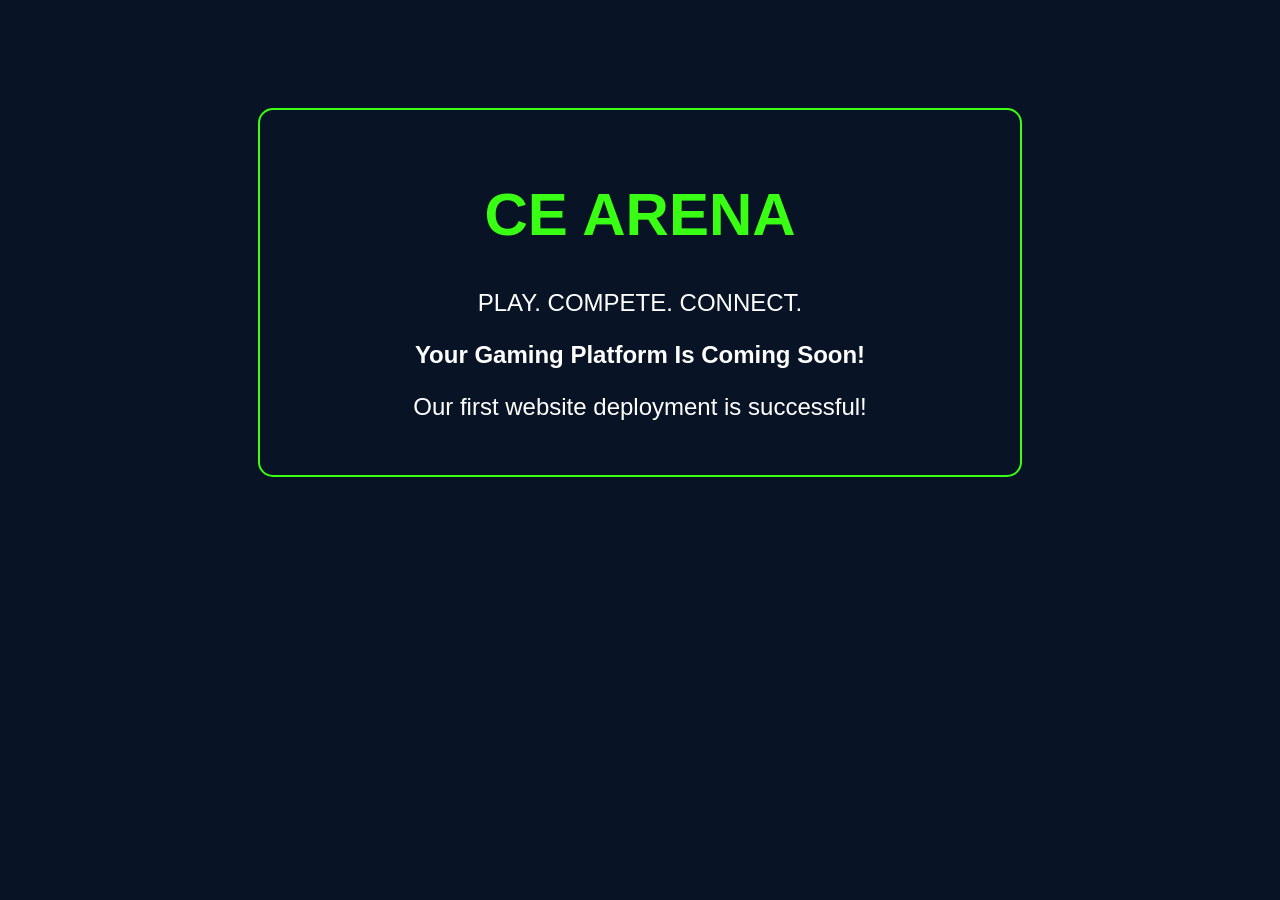
==== index.html @ 5cffec63 "feat: create CE ARENA test homepage" ====
<!DOCTYPE html>
<html lang="en">
<head>
<meta charset="UTF-8">
<meta name="viewport" content="width=device-width, initial-scale=1.0">
<title>CE ARENA | Gaming Platform</title>
<style>body{background:#081426;color:white;font-family:Arial,sans-serif;text-align:center;padding:100px 20px}h1{color:#39ff14;font-size:60px}p{font-size:24px}.box{border:2px solid #39ff14;border-radius:15px;padding:30px;max-width:700px;margin:auto}</style>
</head>
<body>
<div class="box">
<h1>CE ARENA</h1>
<p>PLAY. COMPETE. CONNECT.</p>
<h2>Your Gaming Platform Is Coming Soon!</h2>
<p>Our first website deployment is successful!</p>
</div>
</body>
</html>
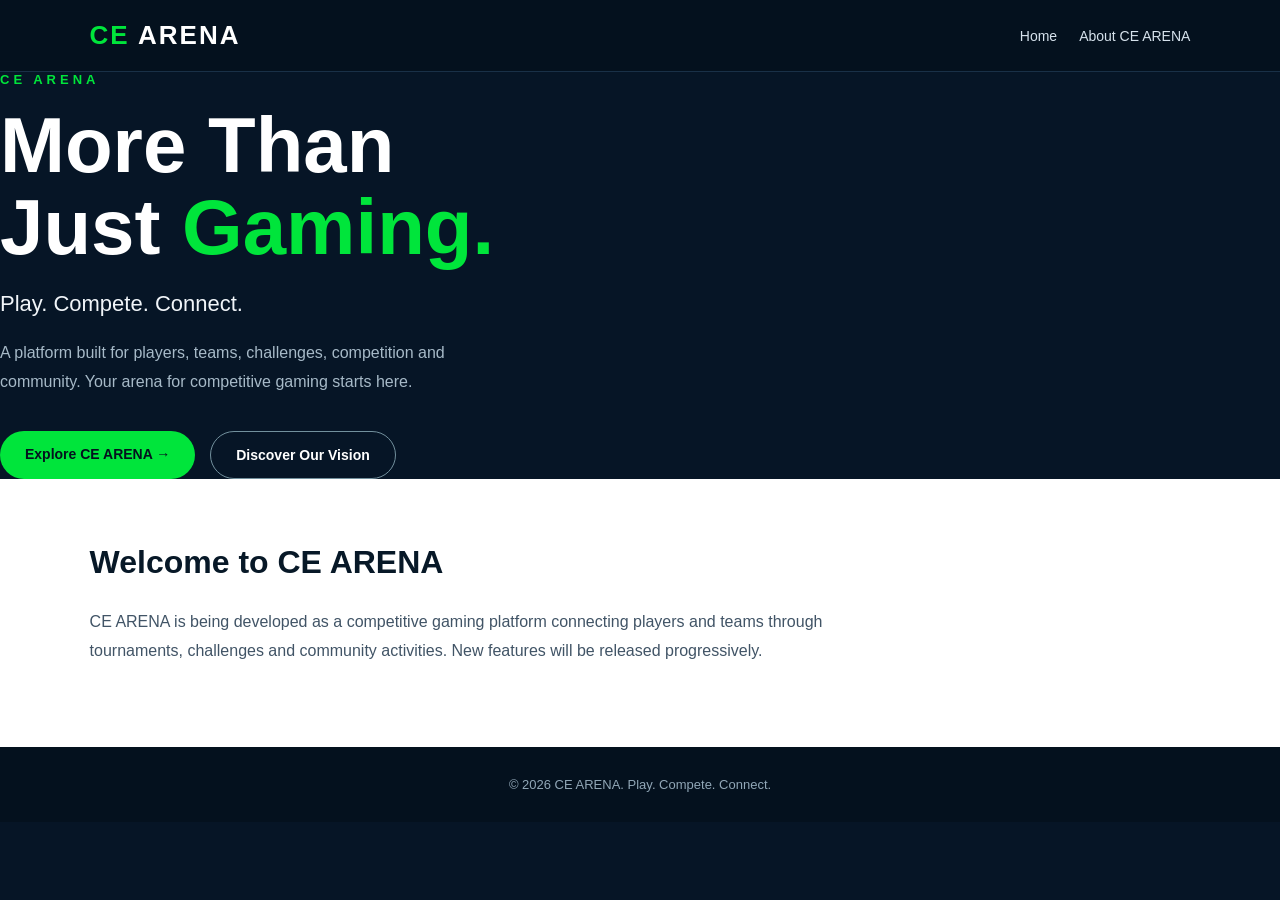
==== commit 7455a7e8: "feat: create responsive CE ARENA homepage hero and navigation" ====
--- a/index.html
+++ b/index.html
@@ -1,17 +1 @@
-<!DOCTYPE html>
-<html lang="en">
-<head>
-<meta charset="UTF-8">
-<meta name="viewport" content="width=device-width, initial-scale=1.0">
-<title>CE ARENA | Gaming Platform</title>
-<style>body{background:#081426;color:white;font-family:Arial,sans-serif;text-align:center;padding:100px 20px}h1{color:#39ff14;font-size:60px}p{font-size:24px}.box{border:2px solid #39ff14;border-radius:15px;padding:30px;max-width:700px;margin:auto}</style>
-</head>
-<body>
-<div class="box">
-<h1>CE ARENA</h1>
-<p>PLAY. COMPETE. CONNECT.</p>
-<h2>Your Gaming Platform Is Coming Soon!</h2>
-<p>Our first website deployment is successful!</p>
-</div>
-</body>
-</html>
+<!DOCTYPE html><html lang="en"><head><meta charset="UTF-8"><meta name="viewport" content="width=device-width,initial-scale=1"><title>CE ARENA | Play. Compete. Connect.</title><style>*{box-sizing:border-box}html{scroll-behavior:smooth}body{margin:0;background:#061526;color:white;font-family:Arial,Helvetica,sans-serif}header{display:flex;justify-content:space-between;align-items:center;padding:20px 7%;background:#04111e;border-bottom:1px solid #193047}.brand{font-size:26px;font-weight:900;color:#00e53b;letter-spacing:2px;text-decoration:none}.brand span{color:white}nav{display:flex;gap:22px}nav a{color:#d6e2ec;text-decoration:none;font-size:14px}nav a:hover.hero{min-height:520px;display:flex;align-items:center;padding:70px 7%;background:radial-gradient(circle at 85% 40%,#124e43 0%,#0b2533 35%,#061526 75%)}.hero-content{max-width:650px}.label{color:#00e53b;font-weight:bold;letter-spacing:4px;font-size:13px}h1{font-size:clamp(44px,7vw,78px);line-height:1.05;margin:18px 0}h1 span{color:#00e53b}.subtitle{font-size:22px;color:#f1f5f9}.description{font-size:16px;color:#a7bac8;line-height:1.8;max-width:520px}.buttons{display:flex;gap:15px;margin-top:35px;flex-wrap:wrap}.btn{padding:15px 25px;border-radius:30px;text-decoration:none;font-weight:bold;font-size:14px}.primary{background:#00e53b;color:#04111e}.secondary{border:1px solid #72909d;color:white}.about{padding:65px 7%;background:#ffffff;color:#071827}.about h2{font-size:32px;margin-top:0}.about p{color:#415466;line-height:1.8;max-width:750px}footer{text-align:center;padding:30px;background:#04111e;color:#91a7b7;font-size:13px}@media(max-width:650px){header{padding:18px 5%;align-items:flex-start;gap:15px;flex-direction:column}nav{flex-wrap:wrap;gap:14px}.hero{min-height:490px;padding:55px 6%}.subtitle{font-size:19px}.description{font-size:15px}.buttons{flex-direction:column;align-items:flex-start}}</style></head><body><header><a href="/" class="brand">CE <span>ARENA</span></a><nav><a href="/">Home</a><a href="#about">About CE ARENA</a></nav></header><main><section class="hero"><div class="hero-content"><div class="label">CE ARENA</div><h1>More Than<br>Just <span>Gaming.</span></h1><p class="subtitle">Play. Compete. Connect.</p><p class="description">A platform built for players, teams, challenges, competition and community. Your arena for competitive gaming starts here.</p><div class="buttons"><a href="#about" class="btn primary">Explore CE ARENA →</a><a href="#about" class="btn secondary">Discover Our Vision</a></div></div></section><section class="about" id="about"><h2>Welcome to CE ARENA</h2><p>CE ARENA is being developed as a competitive gaming platform connecting players and teams through tournaments, challenges and community activities. New features will be released progressively.</p></section></main><footer>© 2026 CE ARENA. Play. Compete. Connect.</footer></body></html>
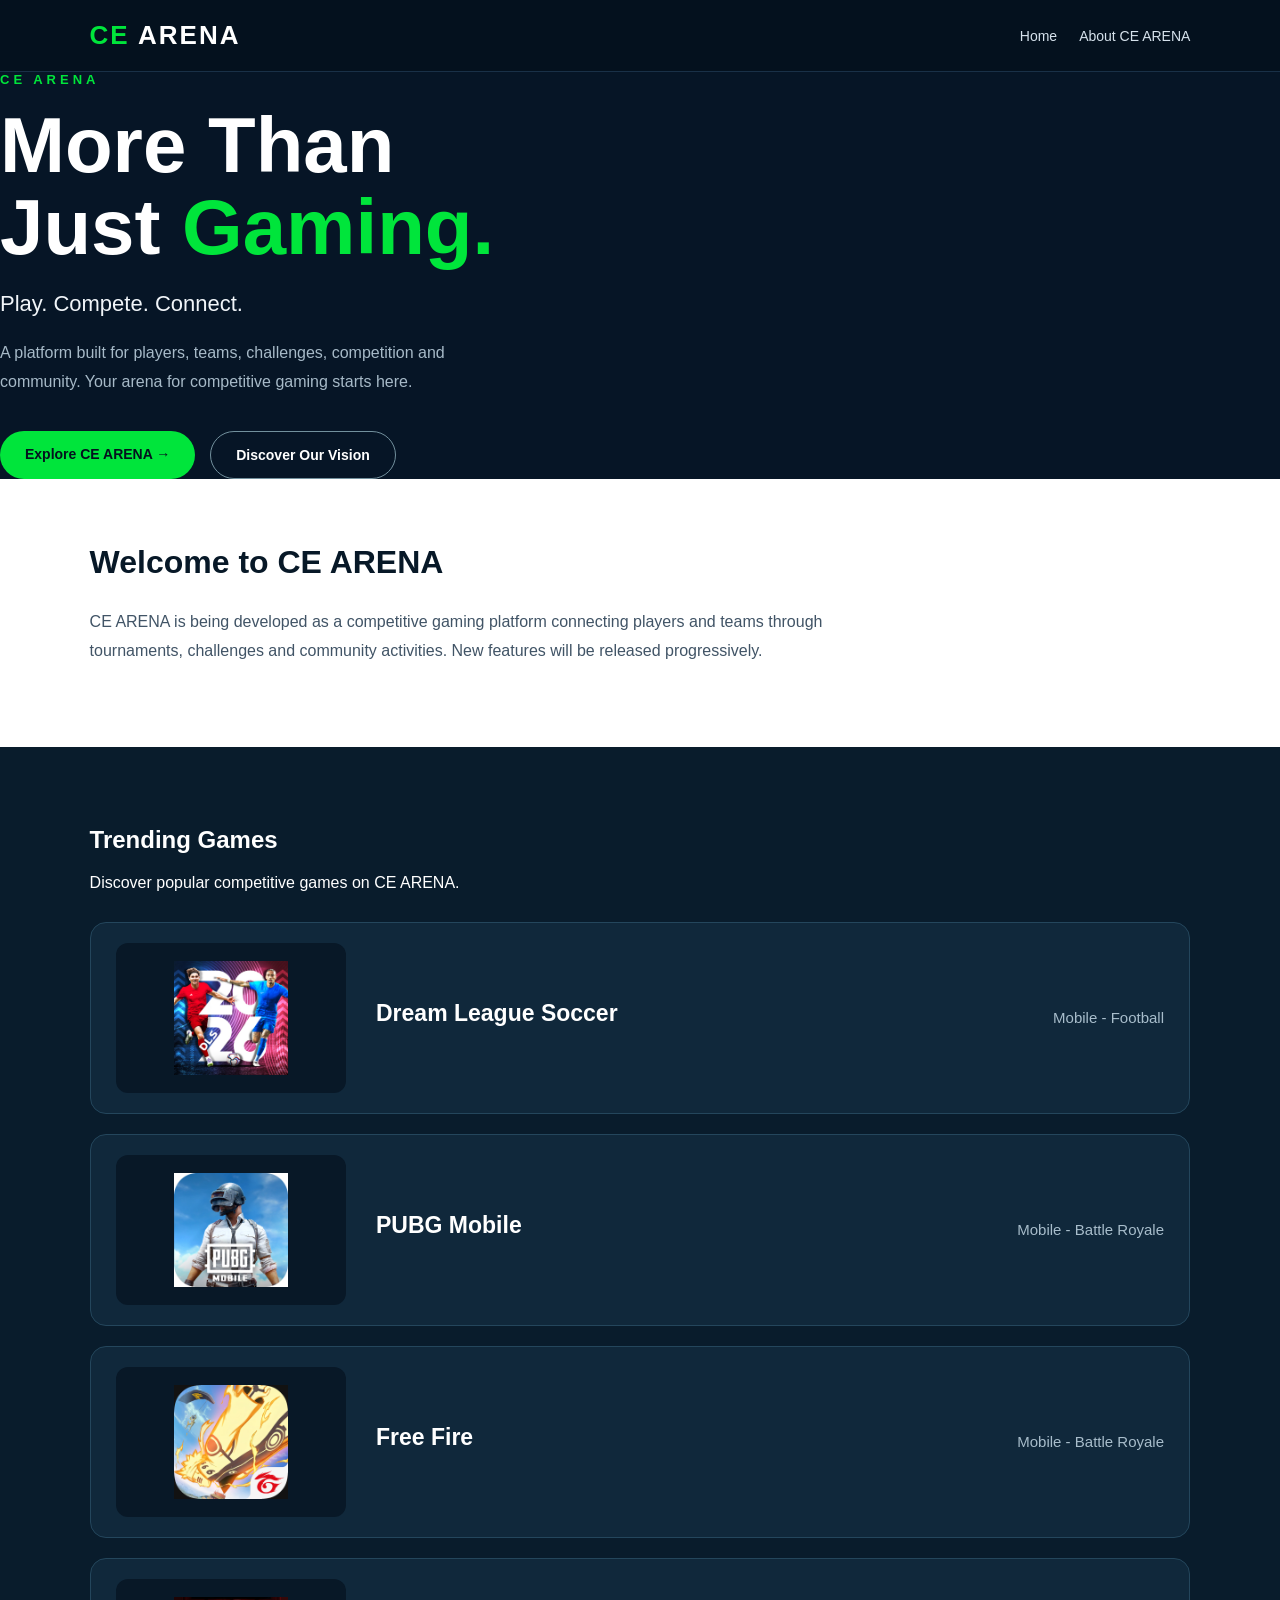
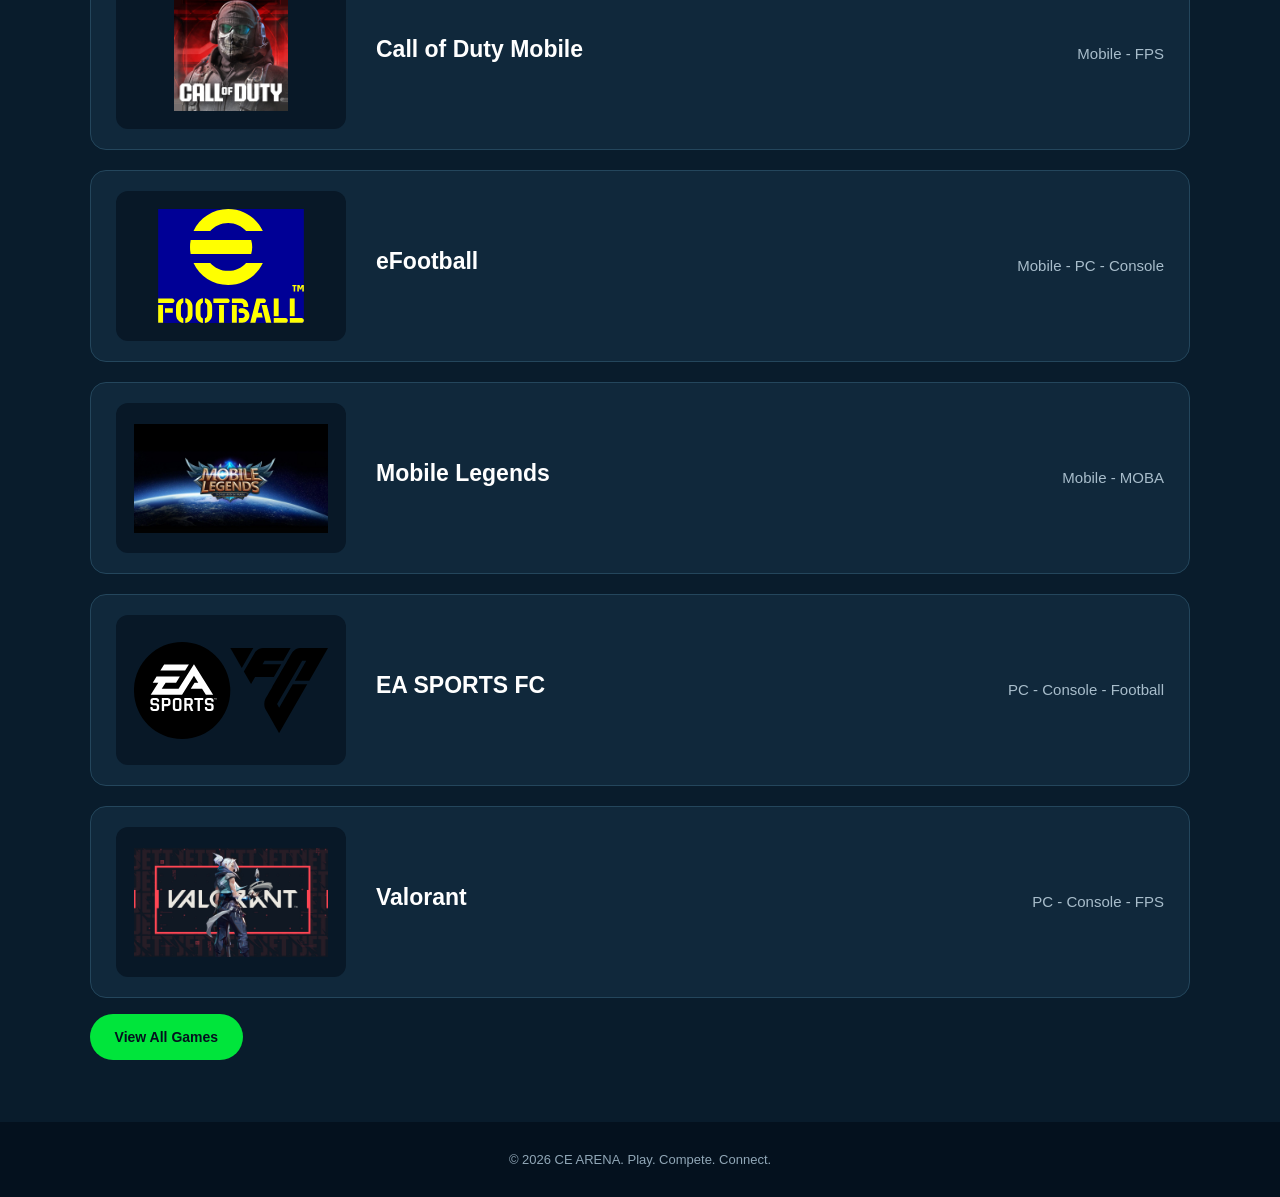
==== commit 70fade6a: "feat: add trending games, game artwork and about page" ====
--- a/index.html
+++ b/index.html
@@ -1 +1 @@
-<!DOCTYPE html><html lang="en"><head><meta charset="UTF-8"><meta name="viewport" content="width=device-width,initial-scale=1"><title>CE ARENA | Play. Compete. Connect.</title><style>*{box-sizing:border-box}html{scroll-behavior:smooth}body{margin:0;background:#061526;color:white;font-family:Arial,Helvetica,sans-serif}header{display:flex;justify-content:space-between;align-items:center;padding:20px 7%;background:#04111e;border-bottom:1px solid #193047}.brand{font-size:26px;font-weight:900;color:#00e53b;letter-spacing:2px;text-decoration:none}.brand span{color:white}nav{display:flex;gap:22px}nav a{color:#d6e2ec;text-decoration:none;font-size:14px}nav a:hover.hero{min-height:520px;display:flex;align-items:center;padding:70px 7%;background:radial-gradient(circle at 85% 40%,#124e43 0%,#0b2533 35%,#061526 75%)}.hero-content{max-width:650px}.label{color:#00e53b;font-weight:bold;letter-spacing:4px;font-size:13px}h1{font-size:clamp(44px,7vw,78px);line-height:1.05;margin:18px 0}h1 span{color:#00e53b}.subtitle{font-size:22px;color:#f1f5f9}.description{font-size:16px;color:#a7bac8;line-height:1.8;max-width:520px}.buttons{display:flex;gap:15px;margin-top:35px;flex-wrap:wrap}.btn{padding:15px 25px;border-radius:30px;text-decoration:none;font-weight:bold;font-size:14px}.primary{background:#00e53b;color:#04111e}.secondary{border:1px solid #72909d;color:white}.about{padding:65px 7%;background:#ffffff;color:#071827}.about h2{font-size:32px;margin-top:0}.about p{color:#415466;line-height:1.8;max-width:750px}footer{text-align:center;padding:30px;background:#04111e;color:#91a7b7;font-size:13px}@media(max-width:650px){header{padding:18px 5%;align-items:flex-start;gap:15px;flex-direction:column}nav{flex-wrap:wrap;gap:14px}.hero{min-height:490px;padding:55px 6%}.subtitle{font-size:19px}.description{font-size:15px}.buttons{flex-direction:column;align-items:flex-start}}</style></head><body><header><a href="/" class="brand">CE <span>ARENA</span></a><nav><a href="/">Home</a><a href="#about">About CE ARENA</a></nav></header><main><section class="hero"><div class="hero-content"><div class="label">CE ARENA</div><h1>More Than<br>Just <span>Gaming.</span></h1><p class="subtitle">Play. Compete. Connect.</p><p class="description">A platform built for players, teams, challenges, competition and community. Your arena for competitive gaming starts here.</p><div class="buttons"><a href="#about" class="btn primary">Explore CE ARENA →</a><a href="#about" class="btn secondary">Discover Our Vision</a></div></div></section><section class="about" id="about"><h2>Welcome to CE ARENA</h2><p>CE ARENA is being developed as a competitive gaming platform connecting players and teams through tournaments, challenges and community activities. New features will be released progressively.</p></section></main><footer>© 2026 CE ARENA. Play. Compete. Connect.</footer></body></html>+<!DOCTYPE html><html lang="en"><head><meta charset="UTF-8"><meta name="viewport" content="width=device-width,initial-scale=1"><title>CE ARENA | Play. Compete. Connect.</title><link rel="stylesheet" href="/css/style.css"><link rel="stylesheet" href="/css/games.css?v=2"></head><body><header><a href="/" class="brand">CE <span>ARENA</span></a><nav><a href="/">Home</a><a href="/pages/about.html">About CE ARENA</a></nav></header><main><section class="hero"><div class="hero-content"><div class="label">CE ARENA</div><h1>More Than<br>Just <span>Gaming.</span></h1><p class="subtitle">Play. Compete. Connect.</p><p class="description">A platform built for players, teams, challenges, competition and community. Your arena for competitive gaming starts here.</p><div class="buttons"><a href="/pages/about.html" class="btn primary">Explore CE ARENA →</a><a href="/pages/about.html" class="btn secondary">Discover Our Vision</a></div></div></section><section class="about" id="about"><h2>Welcome to CE ARENA</h2><p>CE ARENA is being developed as a competitive gaming platform connecting players and teams through tournaments, challenges and community activities. New features will be released progressively.</p></section><section class="games-section" id="trending-games"><h2>Trending Games</h2><p>Discover popular competitive games on CE ARENA.</p><div class="games-grid"><article class="game-card"><img src="/images/games/dls-cover.jpg" alt="Dream League Soccer" class="game-image"><h2>Dream League Soccer</h2><p>Mobile - Football</p></article><article class="game-card"><img src="/images/games/pubg-mobile-cover.jpg" alt="PUBG Mobile" class="game-image"><h2>PUBG Mobile</h2><p>Mobile - Battle Royale</p></article><article class="game-card"><img src="/images/games/free-fire-cover.jpg" alt="Free Fire" class="game-image"><h2>Free Fire</h2><p>Mobile - Battle Royale</p></article><article class="game-card"><img src="/images/games/cod-mobile-cover.jpg" alt="Call of Duty Mobile" class="game-image"><h2>Call of Duty Mobile</h2><p>Mobile - FPS</p></article><article class="game-card"><img src="/images/games/efootball.svg" alt="eFootball" class="game-image"><h2>eFootball</h2><p>Mobile - PC - Console</p></article><article class="game-card"><img src="/images/games/mobile-legends.webp" alt="Mobile Legends" class="game-image"><h2>Mobile Legends</h2><p>Mobile - MOBA</p></article><article class="game-card"><img src="/images/games/ea-sports-fc.svg" alt="EA SPORTS FC" class="game-image"><h2>EA SPORTS FC</h2><p>PC - Console - Football</p></article><article class="game-card"><img src="/images/games/valorant-cover.jpg" alt="Valorant" class="game-image"><h2>Valorant</h2><p>PC - Console - FPS</p></article></div><p><a href="/pages/games.html" class="btn primary">View All Games</a></p></section></main><footer>© 2026 CE ARENA. Play. Compete. Connect.</footer></body></html>
--- a/css/style.css
+++ b/css/style.css
@@ -0,0 +1 @@
+*{box-sizing:border-box}html{scroll-behavior:smooth}body{margin:0;background:#061526;color:white;font-family:Arial,Helvetica,sans-serif}header{display:flex;justify-content:space-between;align-items:center;padding:20px 7%;background:#04111e;border-bottom:1px solid #193047}.brand{font-size:26px;font-weight:900;color:#00e53b;letter-spacing:2px;text-decoration:none}.brand span{color:white}nav{display:flex;gap:22px}nav a{color:#d6e2ec;text-decoration:none;font-size:14px}nav a:hover.hero{min-height:520px;display:flex;align-items:center;padding:70px 7%;background:radial-gradient(circle at 85% 40%,#124e43 0%,#0b2533 35%,#061526 75%)}.hero-content{max-width:650px}.label{color:#00e53b;font-weight:bold;letter-spacing:4px;font-size:13px}h1{font-size:clamp(44px,7vw,78px);line-height:1.05;margin:18px 0}h1 span{color:#00e53b}.subtitle{font-size:22px;color:#f1f5f9}.description{font-size:16px;color:#a7bac8;line-height:1.8;max-width:520px}.buttons{display:flex;gap:15px;margin-top:35px;flex-wrap:wrap}.btn{padding:15px 25px;border-radius:30px;text-decoration:none;font-weight:bold;font-size:14px}.primary{background:#00e53b;color:#04111e}.secondary{border:1px solid #72909d;color:white}.about{padding:65px 7%;background:#ffffff;color:#071827}.about h2{font-size:32px;margin-top:0}.about p{color:#415466;line-height:1.8;max-width:750px}footer{text-align:center;padding:30px;background:#04111e;color:#91a7b7;font-size:13px}@media(max-width:650px){header{padding:18px 5%;align-items:flex-start;gap:15px;flex-direction:column}nav{flex-wrap:wrap;gap:14px}.hero{min-height:490px;padding:55px 6%}.subtitle{font-size:19px}.description{font-size:15px}.buttons{flex-direction:column;align-items:flex-start}}
--- a/css/games.css
+++ b/css/games.css
@@ -0,0 +1,23 @@
+.games-section{padding:60px 7%;background:#091c2c;color:white}
+.games-section h1{font-size:38px;margin-bottom:30px;color:#00e53b}
+.games-grid{display:grid;grid-template-columns:repeat(4,minmax(0,1fr));gap:20px}
+.game-card{background:#10283b;border:1px solid #24465c;border-radius:16px;padding:24px;transition:transform .2s,border-color .2s}
+.game-card:hover{transform:translateY(-5px);border-color:#00e53b}
+.game-card h2{font-size:19px;color:white;margin-bottom:15px}
+.game-card p{color:#a8bdcb;font-size:14px;line-height:1.6}
+@media(max-width:900px){.games-grid{grid-template-columns:repeat(2,minmax(0,1fr))}}
+@media(max-width:550px){.games-grid{grid-template-columns:1fr}.games-section{padding:40px 6%}}
+
+/* CE ARENA - GAME IMAGE STYLING */
+.game-image{display:block;width:100%;height:160px;object-fit:contain;background:#081827;border-radius:12px;padding:15px;margin-bottom:18px}
+.game-card{overflow:hidden}
+.game-card:hover .game-image{background:#123247}
+@media(max-width:550px){.game-image{height:190px}}
+
+/* CE ARENA - HORIZONTAL GAME CARDS */
+.games-grid{display:grid;grid-template-columns:1fr;gap:20px;max-width:1100px;margin:30px auto}
+.game-card{display:flex;align-items:center;gap:30px;padding:20px 25px;min-height:190px;background:#10283b;border:1px solid #24465c;border-radius:16px}
+.game-image{display:block;flex:0 0 230px;width:230px;max-width:230px;height:150px;object-fit:contain;object-position:center;background:#081827;padding:18px;margin:0;border-radius:12px}
+.game-card h2{flex:1;font-size:23px;margin:0 0 10px;color:#fff}
+.game-card p{font-size:15px;color:#a8bdcb;margin:5px 0}
+@media(max-width:650px){.games-grid{grid-template-columns:1fr;gap:15px}.game-card{display:flex;flex-direction:column;align-items:stretch;gap:15px;padding:18px;min-height:auto}.game-image{flex:none;width:100%;max-width:100%;height:180px}.game-card h2{font-size:20px}.game-card p{font-size:14px}}
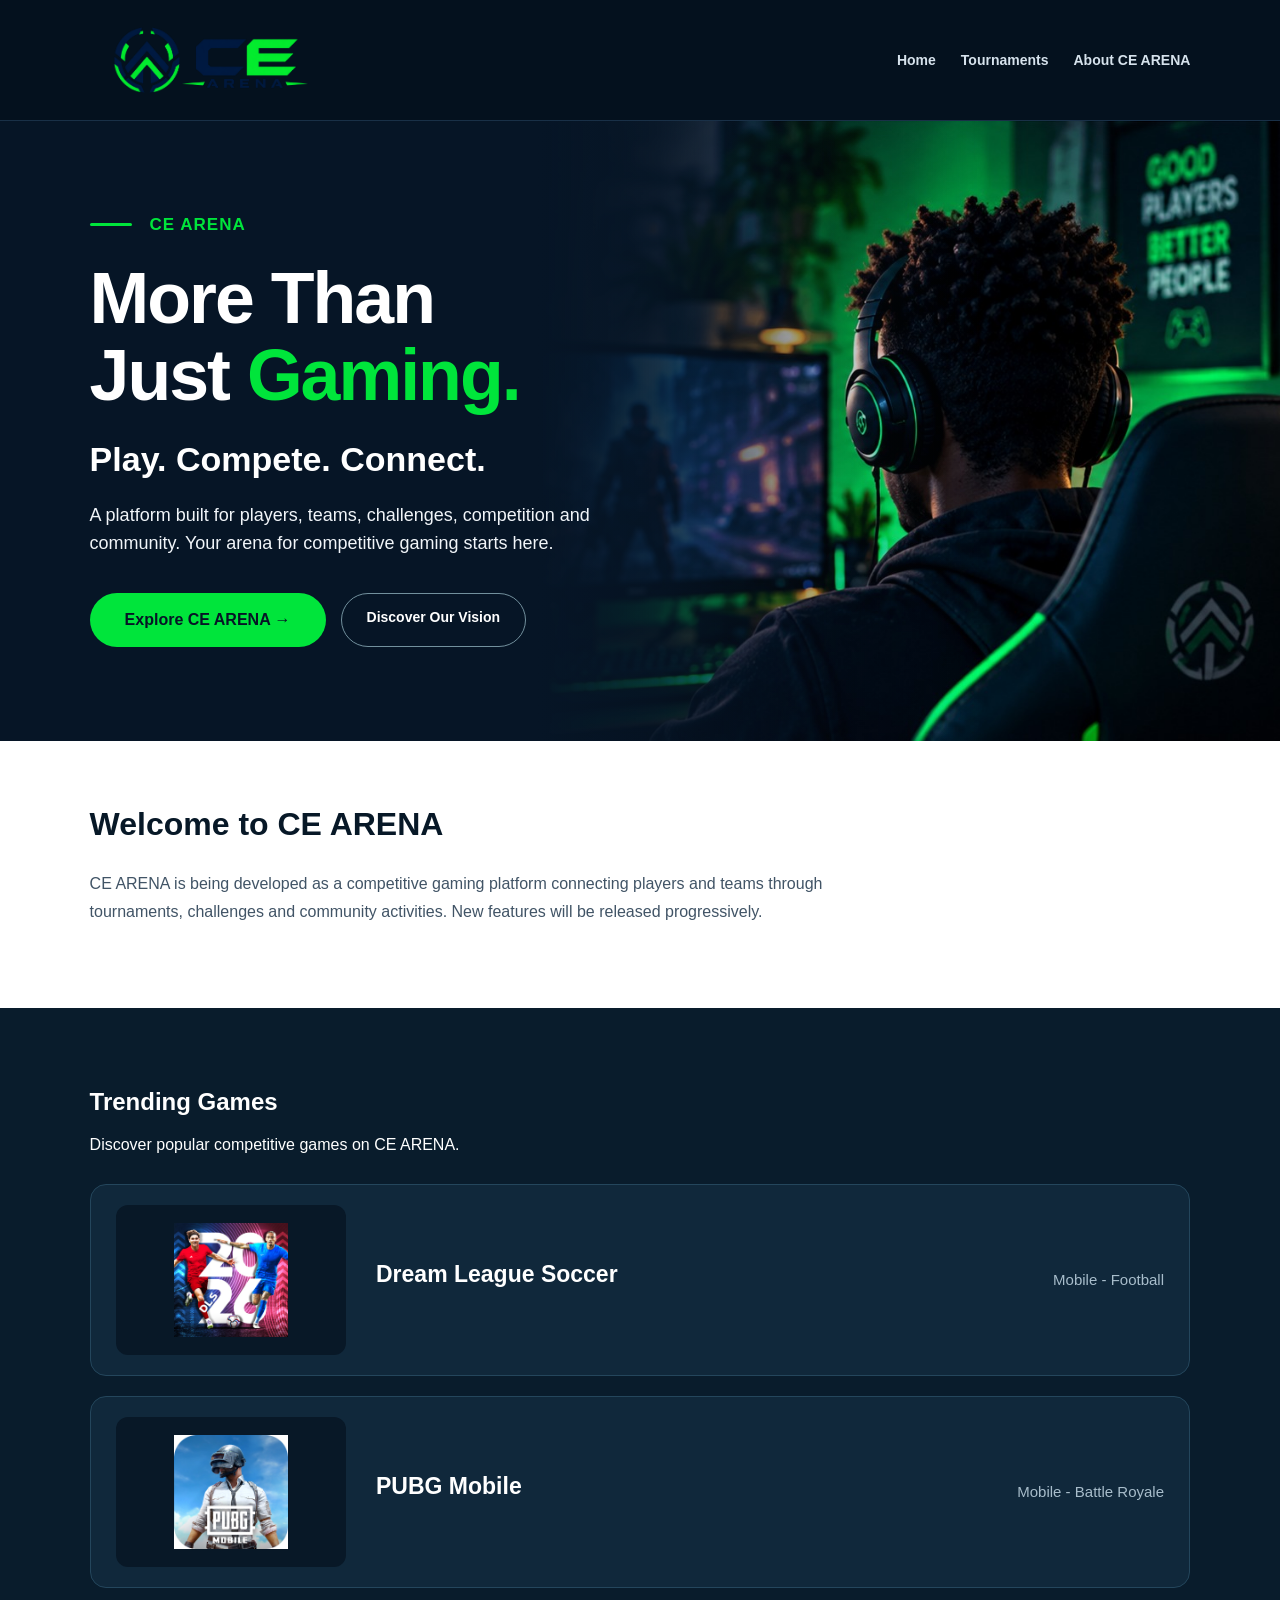
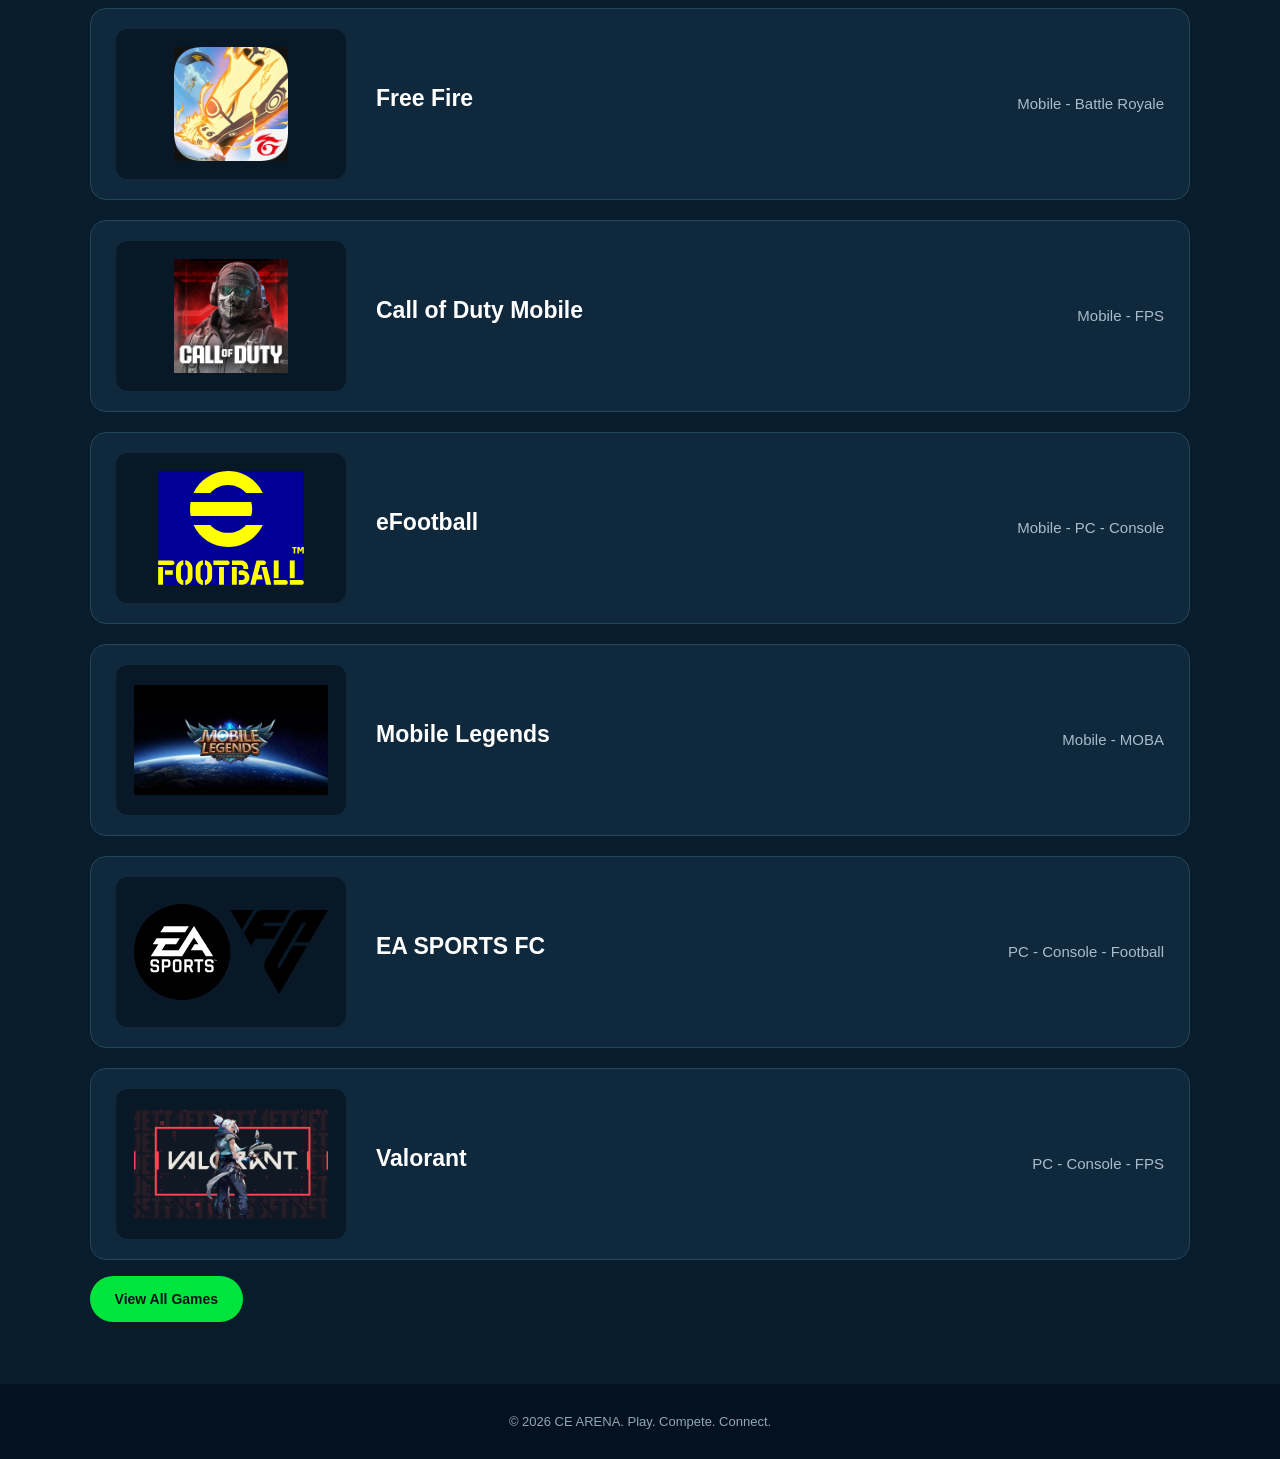
==== commit 4998f0cb: "feat: improve CE ARENA branding, hero, navigation and game pages" ====
--- a/index.html
+++ b/index.html
@@ -1 +1,2 @@
-<!DOCTYPE html><html lang="en"><head><meta charset="UTF-8"><meta name="viewport" content="width=device-width,initial-scale=1"><title>CE ARENA | Play. Compete. Connect.</title><link rel="stylesheet" href="/css/style.css"><link rel="stylesheet" href="/css/games.css?v=2"></head><body><header><a href="/" class="brand">CE <span>ARENA</span></a><nav><a href="/">Home</a><a href="/pages/about.html">About CE ARENA</a></nav></header><main><section class="hero"><div class="hero-content"><div class="label">CE ARENA</div><h1>More Than<br>Just <span>Gaming.</span></h1><p class="subtitle">Play. Compete. Connect.</p><p class="description">A platform built for players, teams, challenges, competition and community. Your arena for competitive gaming starts here.</p><div class="buttons"><a href="/pages/about.html" class="btn primary">Explore CE ARENA →</a><a href="/pages/about.html" class="btn secondary">Discover Our Vision</a></div></div></section><section class="about" id="about"><h2>Welcome to CE ARENA</h2><p>CE ARENA is being developed as a competitive gaming platform connecting players and teams through tournaments, challenges and community activities. New features will be released progressively.</p></section><section class="games-section" id="trending-games"><h2>Trending Games</h2><p>Discover popular competitive games on CE ARENA.</p><div class="games-grid"><article class="game-card"><img src="/images/games/dls-cover.jpg" alt="Dream League Soccer" class="game-image"><h2>Dream League Soccer</h2><p>Mobile - Football</p></article><article class="game-card"><img src="/images/games/pubg-mobile-cover.jpg" alt="PUBG Mobile" class="game-image"><h2>PUBG Mobile</h2><p>Mobile - Battle Royale</p></article><article class="game-card"><img src="/images/games/free-fire-cover.jpg" alt="Free Fire" class="game-image"><h2>Free Fire</h2><p>Mobile - Battle Royale</p></article><article class="game-card"><img src="/images/games/cod-mobile-cover.jpg" alt="Call of Duty Mobile" class="game-image"><h2>Call of Duty Mobile</h2><p>Mobile - FPS</p></article><article class="game-card"><img src="/images/games/efootball.svg" alt="eFootball" class="game-image"><h2>eFootball</h2><p>Mobile - PC - Console</p></article><article class="game-card"><img src="/images/games/mobile-legends.webp" alt="Mobile Legends" class="game-image"><h2>Mobile Legends</h2><p>Mobile - MOBA</p></article><article class="game-card"><img src="/images/games/ea-sports-fc.svg" alt="EA SPORTS FC" class="game-image"><h2>EA SPORTS FC</h2><p>PC - Console - Football</p></article><article class="game-card"><img src="/images/games/valorant-cover.jpg" alt="Valorant" class="game-image"><h2>Valorant</h2><p>PC - Console - FPS</p></article></div><p><a href="/pages/games.html" class="btn primary">View All Games</a></p></section></main><footer>© 2026 CE ARENA. Play. Compete. Connect.</footer></body></html>
+<!DOCTYPE html><html lang="en"><head><meta charset="UTF-8"><meta name="viewport" content="width=device-width,initial-scale=1"><title>CE ARENA | Play. Compete. Connect.</title><link rel="stylesheet" href="/css/style.css"><link rel="stylesheet" href="/css/games.css?v=2"><link rel="stylesheet" href="/css/navbar.css"><link rel="stylesheet" href="/css/hero-gamer.css?v=1"><link rel="stylesheet" href="/css/game-details.css?v=1"></head><body><header><a href="/" class="brand"><img src="/images/branding/ce-arena-horizontal.png" alt="CE ARENA" class="brand-logo"></a><nav><a href="/">Home</a><a href="https://13.51.56.236/tournaments/">Tournaments</a><a href="/pages/about.html">About CE ARENA</a></nav></header><main><section class="hero hero-gamer"><div class="hero-content"><div class="hero-label">CE ARENA</div>
+<h1>More Than<br>Just <span>Gaming.</span></h1><p class="subtitle">Play. Compete. Connect.</p><p class="description">A platform built for players, teams, challenges, competition and community. Your arena for competitive gaming starts here.</p><div class="buttons"><a href="/pages/about.html" class="btn primary">Explore CE ARENA →</a><a href="/pages/about.html" class="btn secondary">Discover Our Vision</a></div></div></section><section class="about" id="about"><h2>Welcome to CE ARENA</h2><p>CE ARENA is being developed as a competitive gaming platform connecting players and teams through tournaments, challenges and community activities. New features will be released progressively.</p></section><section class="games-section" id="trending-games"><h2>Trending Games</h2><p>Discover popular competitive games on CE ARENA.</p><div class="games-grid"><a href="/pages/games/dls.html" class="game-card"><img src="/images/games/dls-cover.jpg" alt="Dream League Soccer" class="game-image"><h2>Dream League Soccer</h2><p>Mobile - Football</p></a><a href="/pages/games/pubg-mobile.html" class="game-card"><img src="/images/games/pubg-mobile-cover.jpg" alt="PUBG Mobile" class="game-image"><h2>PUBG Mobile</h2><p>Mobile - Battle Royale</p></a><a href="/pages/games/free-fire.html" class="game-card"><img src="/images/games/free-fire-cover.jpg" alt="Free Fire" class="game-image"><h2>Free Fire</h2><p>Mobile - Battle Royale</p></a><a href="/pages/games/cod-mobile.html" class="game-card"><img src="/images/games/cod-mobile-cover.jpg" alt="Call of Duty Mobile" class="game-image"><h2>Call of Duty Mobile</h2><p>Mobile - FPS</p></a><a href="/pages/games/efootball.html" class="game-card"><img src="/images/games/efootball.svg" alt="eFootball" class="game-image"><h2>eFootball</h2><p>Mobile - PC - Console</p></a><a href="/pages/games/mobile-legends.html" class="game-card"><img src="/images/games/mobile-legends.webp" alt="Mobile Legends" class="game-image"><h2>Mobile Legends</h2><p>Mobile - MOBA</p></a><a href="/pages/games/ea-sports-fc.html" class="game-card"><img src="/images/games/ea-sports-fc.svg" alt="EA SPORTS FC" class="game-image"><h2>EA SPORTS FC</h2><p>PC - Console - Football</p></a><a href="/pages/games/valorant.html" class="game-card"><img src="/images/games/valorant-cover.jpg" alt="Valorant" class="game-image"><h2>Valorant</h2><p>PC - Console - FPS</p></a></div><p><a href="/pages/games.html" class="btn primary">View All Games</a></p></section></main><footer>© 2026 CE ARENA. Play. Compete. Connect.</footer></body></html>
--- a/css/style.css
+++ b/css/style.css
@@ -1 +1,218 @@
-*{box-sizing:border-box}html{scroll-behavior:smooth}body{margin:0;background:#061526;color:white;font-family:Arial,Helvetica,sans-serif}header{display:flex;justify-content:space-between;align-items:center;padding:20px 7%;background:#04111e;border-bottom:1px solid #193047}.brand{font-size:26px;font-weight:900;color:#00e53b;letter-spacing:2px;text-decoration:none}.brand span{color:white}nav{display:flex;gap:22px}nav a{color:#d6e2ec;text-decoration:none;font-size:14px}nav a:hover.hero{min-height:520px;display:flex;align-items:center;padding:70px 7%;background:radial-gradient(circle at 85% 40%,#124e43 0%,#0b2533 35%,#061526 75%)}.hero-content{max-width:650px}.label{color:#00e53b;font-weight:bold;letter-spacing:4px;font-size:13px}h1{font-size:clamp(44px,7vw,78px);line-height:1.05;margin:18px 0}h1 span{color:#00e53b}.subtitle{font-size:22px;color:#f1f5f9}.description{font-size:16px;color:#a7bac8;line-height:1.8;max-width:520px}.buttons{display:flex;gap:15px;margin-top:35px;flex-wrap:wrap}.btn{padding:15px 25px;border-radius:30px;text-decoration:none;font-weight:bold;font-size:14px}.primary{background:#00e53b;color:#04111e}.secondary{border:1px solid #72909d;color:white}.about{padding:65px 7%;background:#ffffff;color:#071827}.about h2{font-size:32px;margin-top:0}.about p{color:#415466;line-height:1.8;max-width:750px}footer{text-align:center;padding:30px;background:#04111e;color:#91a7b7;font-size:13px}@media(max-width:650px){header{padding:18px 5%;align-items:flex-start;gap:15px;flex-direction:column}nav{flex-wrap:wrap;gap:14px}.hero{min-height:490px;padding:55px 6%}.subtitle{font-size:19px}.description{font-size:15px}.buttons{flex-direction:column;align-items:flex-start}}+*{box-sizing:border-box}html{scroll-behavior:smooth}body{margin:0;background:#061526;color:white;font-family:Arial,Helvetica,sans-serif}header{display:flex;justify-content:space-between;align-items:center;padding:20px 7%;background:#04111e;border-bottom:1px solid #193047}.brand{font-size:26px;font-weight:900;color:#00e53b;letter-spacing:2px;text-decoration:none}.brand span{color:white}nav{display:flex;gap:22px}nav a{color:#d6e2ec;text-decoration:none;font-size:14px}nav a:hover{color:#00e53b}.hero{min-height:520px;display:flex;align-items:center;padding:70px 7%;background:radial-gradient(circle at 85% 40%,#124e43 0%,#0b2533 35%,#061526 75%)}.hero-content{max-width:650px}.label{color:#00e53b;font-weight:bold;letter-spacing:4px;font-size:13px}h1{font-size:clamp(44px,7vw,78px);line-height:1.05;margin:18px 0}h1 span{color:#00e53b}.subtitle{font-size:22px;color:#f1f5f9}.description{font-size:16px;color:#a7bac8;line-height:1.8;max-width:520px}.buttons{display:flex;gap:15px;margin-top:35px;flex-wrap:wrap}.btn{padding:15px 25px;border-radius:30px;text-decoration:none;font-weight:bold;font-size:14px}.primary{background:#00e53b;color:#04111e}.secondary{border:1px solid #72909d;color:white}.about{padding:65px 7%;background:#ffffff;color:#071827}.about h2{font-size:32px;margin-top:0}.about p{color:#415466;line-height:1.8;max-width:750px}footer{text-align:center;padding:30px;background:#04111e;color:#91a7b7;font-size:13px}@media(max-width:650px){header{padding:18px 5%;align-items:flex-start;gap:15px;flex-direction:column}nav{flex-wrap:wrap;gap:14px}.hero{min-height:490px;padding:55px 6%}.subtitle{font-size:19px}.description{font-size:15px}.buttons{flex-direction:column;align-items:flex-start}}
+/* ========================================
+   CE ARENA — BRANDING
+======================================== */
+
+header .brand {
+    display: inline-flex;
+    align-items: center;
+    gap: 14px;
+    text-decoration: none;
+    flex-shrink: 0;
+}
+
+header .brand-logo {
+    display: block;
+    width: 72px;
+    height: 72px;
+    object-fit: contain;
+}
+
+header .brand-name {
+    display: flex;
+    flex-direction: column;
+    align-items: flex-start;
+    justify-content: center;
+    gap: 0;
+    line-height: 0.95;
+}
+
+header .brand-ce {
+    display: block;
+    font-size: 23px;
+    font-weight: 900;
+    letter-spacing: 3px;
+    color: #00e53b;
+}
+
+header .brand-arena {
+    display: block;
+    font-size: 25px;
+    font-weight: 900;
+    letter-spacing: 2px;
+    color: #ffffff;
+}
+
+/* ========================================
+   CE ARENA — HERO SECTION
+======================================== */
+
+nav a:hover {
+    color: #00e53b;
+}
+
+.hero {
+    min-height: 520px;
+    display: flex;
+    align-items: center;
+    padding: 70px 7%;
+    background: radial-gradient(
+        circle at 85% 40%,
+        #124e43 0%,
+        #0b2533 35%,
+        #061526 75%
+    );
+}
+
+/* ========================================
+   MOBILE RESPONSIVENESS
+======================================== */
+
+@media (max-width: 650px) {
+    header .brand-logo {
+        width: 58px;
+        height: 58px;
+    }
+
+    header .brand-ce {
+        font-size: 20px;
+    }
+
+    header .brand-arena {
+        font-size: 22px;
+    }
+
+    .hero {
+        min-height: 490px;
+        padding: 55px 6%;
+    }
+}
+
+/* CE ARENA — Official horizontal branding */
+header .brand {
+    display: inline-flex;
+    align-items: center;
+    text-decoration: none;
+}
+
+header .brand-logo {
+    width: 240px;
+    height: auto;
+    max-width: 100%;
+    object-fit: contain;
+}
+
+@media (max-width: 650px) {
+    header .brand-logo {
+        width: 190px;
+        height: auto;
+    }
+}
+
+/* =====================================
+   CE ARENA — REFERENCE HERO DESIGN
+===================================== */
+
+.hero {
+    position: relative;
+    min-height: 620px;
+    display: flex;
+    align-items: center;
+    padding: 70px 7%;
+    overflow: hidden;
+    background-color: #061526;
+}
+
+.hero-content {
+    position: relative;
+    z-index: 2;
+    max-width: 750px;
+}
+
+.hero-label {
+    display: flex;
+    align-items: center;
+    gap: 18px;
+    margin-bottom: 25px;
+    color: #00e53b;
+    font-size: 17px;
+    font-weight: 700;
+    letter-spacing: 1px;
+}
+
+.hero-label::before {
+    content: "";
+    width: 42px;
+    height: 3px;
+    background: #00e53b;
+    border-radius: 3px;
+}
+
+.hero h1 {
+    margin: 0 0 25px;
+    color: #ffffff;
+    font-size: clamp(42px, 5.6vw, 76px);
+    font-weight: 800;
+    line-height: 1.08;
+    letter-spacing: -2px;
+}
+
+.hero h1 span {
+    color: #00e53b;
+}
+
+.hero .subtitle {
+    margin: 0 0 22px;
+    color: white;
+    font-size: clamp(23px, 3vw, 34px);
+    font-weight: 700;
+}
+
+.hero .description {
+    max-width: 520px;
+    color: #f1f5f9;
+    font-size: 18px;
+    line-height: 1.6;
+}
+
+.hero .buttons {
+    margin-top: 35px;
+}
+
+.hero .btn.primary {
+    display: inline-flex;
+    align-items: center;
+    justify-content: center;
+    padding: 18px 35px;
+    background: #00e53b;
+    color: #061526;
+    border-radius: 50px;
+    font-size: 16px;
+    font-weight: 800;
+}
+
+/* Mobile */
+
+@media (max-width: 650px) {
+    .hero {
+        min-height: 580px;
+        padding: 55px 5%;
+    }
+
+    .hero h1 {
+        font-size: clamp(39px, 8vw, 58px);
+        letter-spacing: -1px;
+    }
+
+    .hero-label {
+        font-size: 14px;
+    }
+
+    .hero .subtitle {
+        font-size: 23px;
+    }
+
+    .hero .description {
+        font-size: 16px;
+    }
+}
--- a/css/navbar.css
+++ b/css/navbar.css
@@ -0,0 +1,70 @@
+/* =====================================
+   CE ARENA — NAVIGATION
+===================================== */
+
+header {
+    display: flex;
+    align-items: center;
+    justify-content: space-between;
+    padding: 20px 7%;
+    background: #04111e;
+    border-bottom: 1px solid #193047;
+}
+
+/* Official CE ARENA horizontal logo */
+
+header .brand {
+    display: inline-flex;
+    align-items: center;
+    text-decoration: none;
+    flex-shrink: 0;
+}
+
+header .brand-logo {
+    display: block;
+    width: 240px;
+    height: auto;
+    max-width: 100%;
+    object-fit: contain;
+}
+
+/* Navigation links */
+
+header nav {
+    display: flex;
+    align-items: center;
+    gap: 25px;
+}
+
+header nav a {
+    color: #d6e2ec;
+    text-decoration: none;
+    font-size: 14px;
+    font-weight: 600;
+    transition: color 0.3s ease;
+}
+
+header nav a:hover {
+    color: #00e53b;
+}
+
+/* Mobile layout */
+
+@media (max-width: 650px) {
+    header {
+        padding: 15px 5%;
+        gap: 15px;
+        flex-direction: column;
+        align-items: flex-start;
+    }
+
+    header .brand-logo {
+        width: 190px;
+        height: auto;
+    }
+
+    header nav {
+        gap: 20px;
+        flex-wrap: wrap;
+    }
+}
--- a/css/hero-gamer.css
+++ b/css/hero-gamer.css
@@ -0,0 +1,69 @@
+/* CE ARENA — HERO PICTURE */
+
+.hero.hero-gamer {
+    position: relative;
+    isolation: isolate;
+    overflow: hidden;
+    background: #061526;
+}
+
+.hero.hero-gamer::before {
+    content: "";
+    position: absolute;
+    inset: 0 0 0 auto;
+    width: 58%;
+    z-index: 0;
+    pointer-events: none;
+    background:
+        linear-gradient(
+            90deg,
+            #061526 0%,
+            rgba(6, 21, 38, 0.85) 16%,
+            rgba(6, 21, 38, 0.25) 40%,
+            rgba(6, 21, 38, 0) 60%
+        ),
+        url("/images/ce-arena-hero-gamer.jpg")
+        center top / cover no-repeat;
+}
+
+.hero.hero-gamer .hero-content {
+    position: relative;
+    z-index: 2;
+    width: 52%;
+    max-width: 620px;
+}
+
+/* Tablets and phones */
+@media (max-width: 900px) {
+    .hero.hero-gamer {
+        flex-direction: column;
+        align-items: stretch;
+        min-height: 0;
+        padding: 0;
+    }
+
+    .hero.hero-gamer .hero-content {
+        order: 1;
+        width: 100%;
+        max-width: none;
+        padding: 48px 6% 28px;
+    }
+
+    .hero.hero-gamer::before {
+        position: relative;
+        inset: auto;
+        order: 2;
+        flex: none;
+        width: 100%;
+        height: clamp(300px, 70vw, 520px);
+        background:
+            linear-gradient(
+                180deg,
+                #061526 0%,
+                rgba(6, 21, 38, 0.15) 25%,
+                rgba(6, 21, 38, 0) 50%
+            ),
+            url("/images/ce-arena-hero-gamer.jpg")
+            center top / cover no-repeat;
+    }
+}
--- a/css/game-details.css
+++ b/css/game-details.css
@@ -0,0 +1,105 @@
+/* CE ARENA — Game pages. Layout rules are scoped to protect the homepage. */
+.ce-game-page { background: #061526; color: #fff; line-height: 1.65; }
+.ce-game-page a:focus-visible, a.game-card:focus-visible { outline: 3px solid #00e53b; outline-offset: 5px; }
+.ce-game-page h1, .ce-game-page h2, .ce-game-page h3 { overflow-wrap: anywhere; }
+.ce-game-page h2 { margin: 0; font-size: clamp(25px, 2.8vw, 34px); line-height: 1.2; letter-spacing: -.7px; }
+.ce-game-page h3 { margin: 0 0 9px; font-size: 18px; line-height: 1.35; }
+.ce-game-page p { margin: 0; }
+.ce-game-skip { position: fixed; top: 16px; left: 5%; z-index: 100; transform: translateY(-180%); padding: 12px 18px; border-radius: 8px; background: #00e53b; color: #04111e; font-weight: 700; text-decoration: none; }
+.ce-game-skip:focus { transform: translateY(0); }
+.ce-game-shell { width: min(1200px, 86%); margin-inline: auto; }
+.ce-game-breadcrumb { display: block; margin: 28px 0 0; }
+.ce-game-breadcrumb ol { display: flex; flex-wrap: wrap; align-items: center; gap: 7px 12px; padding: 0; margin: 0; list-style: none; }
+.ce-game-breadcrumb li { display: inline-flex; align-items: center; gap: 12px; min-width: 0; color: #a8bdcb; font-size: 13px; overflow-wrap: anywhere; }
+.ce-game-breadcrumb li + li::before { content: "/"; color: #668598; }
+.ce-game-breadcrumb a { color: #a8bdcb; font-size: inherit; text-decoration: none; }
+.ce-game-breadcrumb a:hover { color: #00e53b; }
+.ce-game-breadcrumb [aria-current] { color: #fff; }
+.ce-game-hero { display: grid; grid-template-columns: minmax(0, 1.15fr) minmax(0, 1fr); align-items: center; gap: clamp(28px, 5vw, 76px); padding: 48px 0 64px; }
+.ce-game-intro { min-width: 0; }
+.ce-game-eyebrow { display: flex; align-items: center; gap: 11px; color: #00e53b; font-size: 11px; font-weight: 700; line-height: 1.5; letter-spacing: 1.7px; text-transform: uppercase; }
+.ce-game-eyebrow::before { content: ""; flex: 0 0 24px; height: 2px; background: #00e53b; }
+.ce-game-page .ce-game-eyebrow { margin-bottom: 14px; }
+.ce-game-hero h1 { margin: 0 0 22px; font-size: clamp(42px, 5.2vw, 72px); font-weight: 800; line-height: 1.02; letter-spacing: -2.3px; }
+.ce-game-page .ce-game-lead { max-width: 540px; color: #a8bdcb; font-size: 17px; line-height: 1.8; }
+.ce-game-facts { display: flex; flex-wrap: wrap; gap: 18px 32px; margin: 27px 0 31px; }
+.ce-game-facts > div { min-width: 0; }
+.ce-game-facts dt { margin-bottom: 5px; color: #8ca7b9; font-size: 10px; font-weight: 700; letter-spacing: 1.5px; text-transform: uppercase; }
+.ce-game-facts dd { margin: 0; color: #fff; font-size: 14px; font-weight: 700; }
+.ce-game-actions { display: flex; flex-wrap: wrap; gap: 12px; }
+.ce-game-button { display: inline-flex; align-items: center; justify-content: center; gap: 15px; min-height: 48px; padding: 13px 21px; border: 1px solid transparent; border-radius: 999px; font-size: 14px; font-weight: 700; line-height: 1.3; text-decoration: none; transition: background .18s ease, border-color .18s ease; }
+.ce-game-button-primary { background: #00e53b; color: #04111e; }
+.ce-game-button-primary:hover { background: #39f564; }
+.ce-game-button-secondary { border-color: #416579; background: transparent; color: #fff; }
+.ce-game-button-secondary:hover { border-color: #00e53b; background: #10283b; }
+.ce-game-media { min-width: 0; margin: 0; padding: 24px; border: 1px solid #24465c; border-radius: 22px; background: radial-gradient(ellipse at 50% 15%, #123a3b, #081b2b 72%); }
+.ce-game-media img { display: block; width: 100%; height: clamp(220px, 25vw, 340px); object-fit: contain; object-position: center; }
+.ce-game-media figcaption { padding-top: 20px; color: #a8bdcb; font-size: 11px; font-weight: 700; letter-spacing: 2.6px; text-align: center; text-transform: uppercase; }
+.ce-game-section { padding: 44px 0; border-top: 1px solid #19384b; scroll-margin-top: 24px; }
+.ce-game-about { display: grid; grid-template-columns: minmax(0, .8fr) minmax(0, 1.2fr); align-items: start; gap: 50px; }
+.ce-game-about > p { color: #a8bdcb; font-size: 16px; line-height: 1.9; }
+.ce-game-section-heading { display: flex; align-items: flex-end; justify-content: space-between; gap: 24px; margin-bottom: 25px; }
+.ce-game-section-heading > div { min-width: 0; }
+.ce-game-section-heading > p { max-width: 335px; color: #a8bdcb; font-size: 14px; line-height: 1.7; }
+.ce-game-empty { display: flex; align-items: center; gap: 24px; padding: 32px; border: 1px solid #24465c; border-radius: 16px; background: #10283b; }
+.ce-game-empty-icon { display: grid; flex: 0 0 64px; width: 64px; height: 64px; place-items: center; border: 1px solid #246341; border-radius: 16px; background: #0b332b; color: #00e53b; }
+.ce-game-empty h3 { margin-bottom: 8px; font-size: 20px; }
+.ce-game-empty p { max-width: 700px; color: #a8bdcb; font-size: 15px; }
+.ce-game-info-grid { display: grid; grid-template-columns: repeat(3, minmax(0, 1fr)); gap: 18px; }
+.ce-game-info-card { padding: 26px; border: 1px solid #24465c; border-radius: 16px; background: #10283b; }
+.ce-game-step { display: inline-block; margin-bottom: 21px; color: #00e53b; font-size: 12px; font-weight: 700; letter-spacing: 1.5px; }
+.ce-game-info-card h3 { font-size: 17px; }
+.ce-game-info-card p { color: #a8bdcb; font-size: 14px; line-height: 1.8; }
+.ce-game-explore { padding-bottom: 64px; }
+.ce-game-text-link { display: inline-flex; align-items: center; gap: 12px; flex-shrink: 0; padding: 6px 0; color: #00e53b; font-size: 13px; font-weight: 700; text-decoration: none; }
+.ce-game-text-link:hover { text-decoration: underline; text-underline-offset: 4px; }
+.ce-game-other-list { display: grid; grid-template-columns: repeat(4, minmax(0, 1fr)); gap: 12px; margin: 0; padding: 0; list-style: none; }
+.ce-game-other-list li { min-width: 0; }
+.ce-game-other-list a { display: flex; align-items: center; justify-content: space-between; gap: 14px; min-height: 68px; height: 100%; padding: 16px 18px; border: 1px solid #24465c; border-radius: 12px; background: #10283b; color: #fff; font-size: 14px; font-weight: 700; line-height: 1.5; text-decoration: none; overflow-wrap: anywhere; transition: border-color .18s ease, background .18s ease; }
+.ce-game-other-list a:hover { border-color: #00e53b; background: #133144; }
+.ce-game-other-list a span[aria-hidden] { color: #00e53b; }
+/* Only these anchor styles intentionally also apply to existing game cards. */
+a.game-card { color: inherit; text-decoration: none; }
+@media (max-width: 1050px) {
+  .ce-game-other-list { grid-template-columns: repeat(3, minmax(0, 1fr)); }
+  .ce-game-section-heading { align-items: flex-start; }
+  .ce-game-section-heading > p { max-width: 270px; }
+  .ce-game-text-link { flex-shrink: 1; }
+}
+@media (max-width: 800px) {
+  .ce-game-hero { grid-template-columns: 1fr; gap: 34px; padding: 38px 0 42px; }
+  .ce-game-hero h1 { max-width: 620px; font-size: clamp(42px, 8vw, 64px); }
+  .ce-game-media img { height: 285px; }
+  .ce-game-about { grid-template-columns: 1fr; gap: 20px; }
+  .ce-game-section-heading { flex-direction: column; align-items: flex-start; gap: 15px; }
+  .ce-game-section-heading > p { max-width: 560px; }
+  .ce-game-info-grid { grid-template-columns: 1fr; }
+  .ce-game-info-card { padding: 24px; }
+  .ce-game-step { margin-bottom: 15px; }
+  .ce-game-other-list { grid-template-columns: repeat(2, minmax(0, 1fr)); }
+}
+@media (max-width: 500px) {
+  .ce-game-shell { width: 90%; }
+  .ce-game-breadcrumb { margin-top: 22px; }
+  .ce-game-breadcrumb ol { gap: 7px 10px; }
+  .ce-game-breadcrumb li { gap: 10px; font-size: 12px; }
+  .ce-game-hero h1 { font-size: clamp(39px, 10.5vw, 51px); letter-spacing: -1.4px; }
+  .ce-game-page .ce-game-lead { font-size: 16px; }
+  .ce-game-actions { flex-direction: column; }
+  .ce-game-button { width: 100%; }
+  .ce-game-media { padding: 18px; border-radius: 16px; }
+  .ce-game-media img { height: 220px; }
+  .ce-game-media figcaption { font-size: 10px; letter-spacing: 1.8px; }
+  .ce-game-section { padding: 34px 0; }
+  .ce-game-empty { align-items: flex-start; flex-direction: column; gap: 20px; padding: 23px; }
+  .ce-game-empty-icon { flex-basis: 54px; width: 54px; height: 54px; border-radius: 13px; }
+  .ce-game-empty h3 { font-size: 19px; }
+  .ce-game-other-list { grid-template-columns: 1fr; }
+  .ce-game-explore { padding-bottom: 45px; }
+}
+@media (prefers-reduced-motion: reduce) {
+  .ce-game-document { scroll-behavior: auto; }
+  .ce-game-page *, .ce-game-page *::before, .ce-game-page *::after { scroll-behavior: auto; transition: none !important; animation: none !important; }
+  a.game-card, a.game-card .game-image { transition: none; transform: none; }
+  a.game-card:hover { transform: none; }
+}
